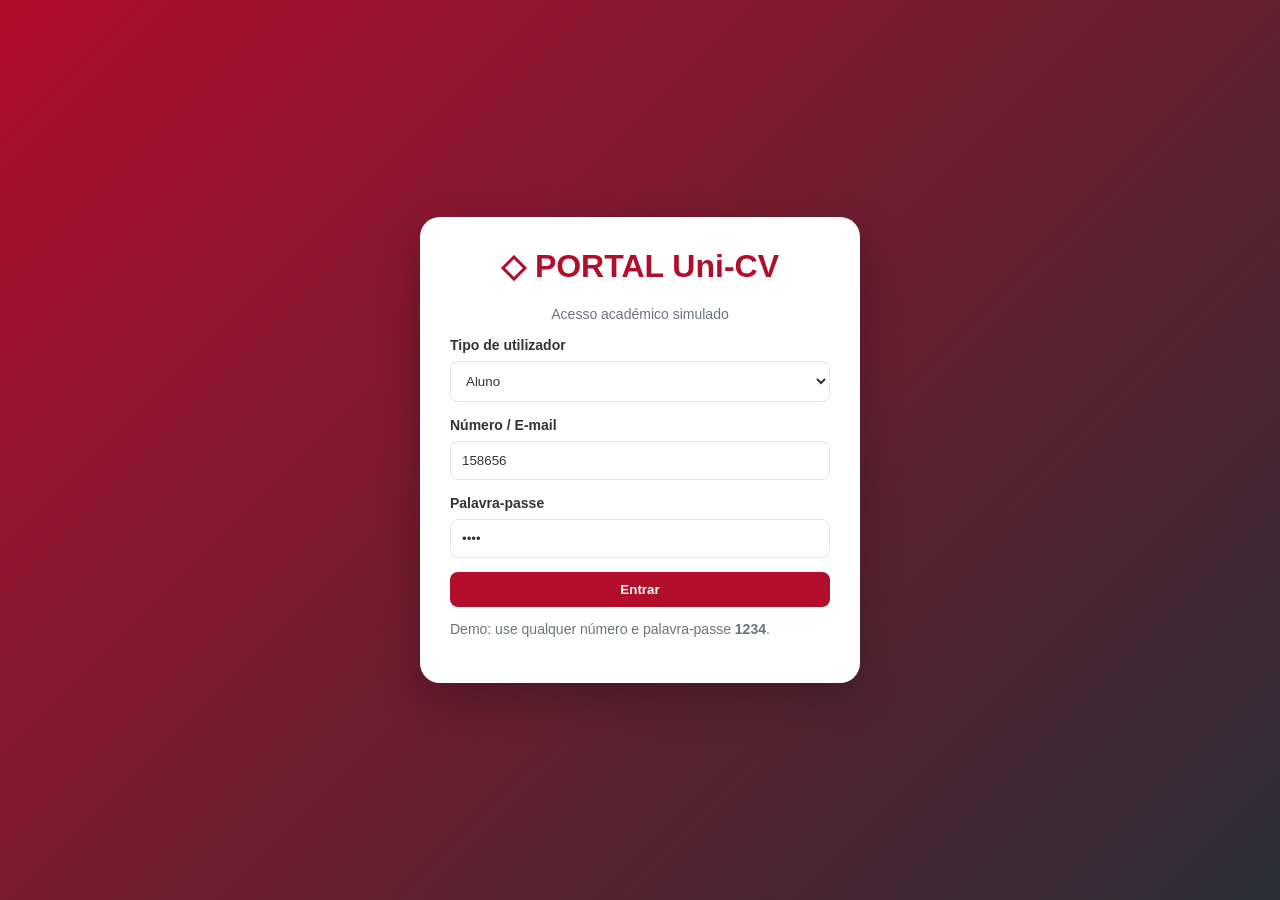
==== INDEX.HTML @ b743ce6b "first commit" ====
<!DOCTYPE html>
<html lang="pt">
<head>
  <meta name="viewport" content="width=device-width, initial-scale=1.0">
<meta charset="UTF-8">
<meta name="viewport" content="width=device-width, initial-scale=1.0">
<title>Portal Académico Uni-CV | Upgrade Completo</title>
<style>
:root{
  --vermelho:#b20d2b;
  --vermelho-escuro:#8f0a22;
  --preto:#1f2225;
  --branco:#ffffff;
  --fundo:#edf4f6;
  --texto:#333;
  --muted:#6b7280;
  --borda:#e3e6ea;
  --card:#ffffff;
  --verde:#167a3a;
  --azul:#2563eb;
  --amarelo:#f4b400;
  --sombra:0 8px 20px rgba(0,0,0,.08);
}
body.dark{
  --preto:#111827;
  --branco:#111827;
  --fundo:#0f172a;
  --texto:#e5e7eb;
  --muted:#a5b4c8;
  --borda:#334155;
  --card:#1e293b;
  --sombra:0 8px 20px rgba(0,0,0,.28);
}
*{box-sizing:border-box}
body{margin:0;font-family:Arial,Helvetica,sans-serif;background:var(--fundo);color:var(--texto)}
button,input,select,textarea{font-family:inherit}
button{background:var(--vermelho);color:#fff;border:0;padding:10px 14px;border-radius:8px;cursor:pointer;font-weight:600}
button:hover{background:var(--vermelho-escuro)}
button.secondary{background:#eef2f7;color:var(--texto);border:1px solid var(--borda)}
body.dark button.secondary{background:#334155;color:#fff}
button.small{padding:7px 10px;font-size:12px}
input,select,textarea{width:100%;padding:11px;margin:7px 0 14px;border:1px solid var(--borda);border-radius:8px;background:var(--card);color:var(--texto)}
label{font-weight:bold;font-size:14px}.hidden{display:none!important}
.topbar{height:58px;background:var(--preto);color:#fff;display:flex;align-items:center;justify-content:space-between;position:sticky;top:0;z-index:10}
.logo{height:58px;width:260px;background:var(--vermelho);display:flex;align-items:center;padding-left:18px;font-size:23px;font-weight:bold;letter-spacing:.5px}
.toplinks{display:flex;align-items:center;gap:8px;padding-right:14px}.toplinks button,.toplinks a{background:transparent;color:#fff;text-decoration:none;border:0;padding:9px 12px;border-radius:6px;font-size:14px}.toplinks button:hover,.toplinks a:hover{background:rgba(255,255,255,.13)}
.user-chip{display:flex;align-items:center;gap:8px;background:rgba(255,255,255,.1);padding:6px 10px;border-radius:999px}.user-chip img{width:28px;height:28px;border-radius:50%;object-fit:cover;border:2px solid #fff}
.layout{display:flex}.sidebar{width:260px;background:var(--card);min-height:calc(100vh - 58px);border-right:1px solid var(--borda);position:sticky;top:58px;align-self:flex-start}.menu-item{padding:16px 20px;border-bottom:1px solid var(--borda);cursor:pointer;font-size:15px;display:flex;justify-content:space-between;align-items:center}.menu-item:hover,.menu-item.active{background:#f8e8ec;color:var(--vermelho);font-weight:bold}body.dark .menu-item:hover,body.dark .menu-item.active{background:#3b1821}.content{flex:1;padding:28px;max-width:1400px}.secao{display:none}.secao.active{display:block}.section-title{background:var(--vermelho);color:#fff;display:inline-block;padding:13px 24px;margin-bottom:18px;border-radius:0 12px 12px 0;font-weight:bold}
.banner{position:relative;background:linear-gradient(rgba(0,0,0,.52),rgba(0,0,0,.42)),url('matricula_unicv-2.jpeg');background-size:cover;background-position:center;border-radius:18px;padding:58px 35px;text-align:center;margin-bottom:24px;color:#fff;box-shadow:var(--sombra);overflow:hidden}.banner h1{font-size:35px;margin:0 0 10px}.banner p{font-size:17px;margin:6px 0}.banner-actions{margin-top:18px;display:flex;gap:10px;justify-content:center;flex-wrap:wrap}
.grid{display:grid;grid-template-columns:repeat(3,1fr);gap:18px}.grid-2{display:grid;grid-template-columns:repeat(2,1fr);gap:18px}.grid-4{display:grid;grid-template-columns:repeat(4,1fr);gap:18px}.card{background:var(--card);border:1px solid var(--borda);border-radius:14px;padding:20px;box-shadow:0 2px 8px rgba(0,0,0,.04)}.card h3{color:var(--vermelho);margin-top:0}.card-button{cursor:pointer;min-height:100px;transition:.2s}.card-button:hover{transform:translateY(-3px);border-color:var(--vermelho);box-shadow:var(--sombra)}.muted{color:var(--muted);font-size:14px}.badge{display:inline-block;padding:5px 9px;border-radius:999px;font-size:12px;font-weight:bold;background:#f8e8ec;color:var(--vermelho)}.badge.green{background:#e8f7ed;color:var(--verde)}.badge.blue{background:#e7efff;color:var(--azul)}.badge.yellow{background:#fff7df;color:#946200}
table{width:100%;border-collapse:collapse;background:var(--card);border-radius:12px;overflow:hidden}th{background:var(--vermelho);color:white;padding:12px;text-align:left}td{padding:12px;border-bottom:1px solid var(--borda)}tr:hover td{background:rgba(178,13,43,.04)}
.profile-header{display:flex;gap:24px;align-items:center;flex-wrap:wrap}.photo-box{text-align:center}.photo-box img{width:132px;height:132px;border-radius:50%;object-fit:cover;border:5px solid var(--vermelho);background:#ddd}.id-card{background:linear-gradient(135deg,var(--vermelho),var(--vermelho-escuro));color:white;border-radius:18px;padding:20px;min-height:190px;position:relative;overflow:hidden}.id-card:after{content:'';position:absolute;right:-40px;bottom:-40px;width:150px;height:150px;border-radius:50%;background:rgba(255,255,255,.12)}.qr{width:92px;height:92px;background:#fff;color:#111;display:grid;place-items:center;border-radius:10px;font-weight:bold;margin-top:14px}.stat{text-align:center}.stat h2{margin:0;color:var(--vermelho);font-size:30px}.notification{padding:13px 15px;border-left:5px solid var(--vermelho);background:var(--card);border-radius:10px;margin-bottom:10px;border-top:1px solid var(--borda);border-right:1px solid var(--borda);border-bottom:1px solid var(--borda)}.success{color:var(--verde);font-weight:bold}.danger{color:var(--vermelho);font-weight:bold}.portal-card{display:flex;gap:14px;align-items:flex-start}.icon{width:42px;height:42px;border-radius:12px;background:#f8e8ec;color:var(--vermelho);display:grid;place-items:center;font-size:22px;font-weight:bold;flex:none}.modal{position:fixed;inset:0;background:rgba(0,0,0,.55);display:none;align-items:center;justify-content:center;z-index:99;padding:20px}.modal-content{background:var(--card);color:var(--texto);border-radius:16px;padding:22px;width:min(560px,100%);box-shadow:var(--sombra);max-height:90vh;overflow:auto}.modal-actions{display:flex;gap:10px;justify-content:flex-end;margin-top:12px}.login-screen{min-height:100vh;display:grid;place-items:center;background:linear-gradient(135deg,var(--vermelho),#2a2e35)}.login-card{width:min(440px,92vw);background:#fff;border-radius:20px;padding:30px;box-shadow:0 16px 40px rgba(0,0,0,.25);color:#333}.login-card h1{color:var(--vermelho);margin-top:0;text-align:center}.app{display:none}.toast{position:fixed;right:20px;bottom:20px;background:var(--preto);color:#fff;padding:13px 16px;border-radius:10px;box-shadow:var(--sombra);display:none;z-index:200}.progress{height:9px;background:#e8edf3;border-radius:99px;overflow:hidden}.progress span{display:block;height:100%;background:var(--vermelho);border-radius:99px}.discipline-detail{margin-top:18px;border-left:5px solid var(--vermelho)}.top-search{display:flex;gap:10px;margin-bottom:18px}.top-search input{margin:0}.material-list li{margin:8px 0}
@media(max-width:900px){.layout{flex-direction:column}.sidebar{width:100%;position:relative;top:0;display:grid;grid-template-columns:repeat(2,1fr);min-height:auto}.content{padding:18px}.grid,.grid-2,.grid-4{grid-template-columns:1fr}.logo{width:auto;min-width:180px}.toplinks{gap:2px}.toplinks span{display:none}.banner h1{font-size:25px}}
</style>
</head>
<body>
<div id="loginScreen" class="login-screen">
  <div class="login-card">
    <h1>◇ PORTAL Uni-CV</h1>
    <p class="muted" style="text-align:center">Acesso académico simulado</p>
    <label>Tipo de utilizador</label>
    <select id="tipoLogin"><option value="aluno">Aluno</option><option value="docente">Docente</option></select>
    <label>Número / E-mail</label><input id="loginUser" value="158656" placeholder="Ex.: 158656">
    <label>Palavra-passe</label><input id="loginPass" type="password" value="1234" placeholder="Digite 1234">
    <button style="width:100%" onclick="entrar()">Entrar</button>
    <p class="muted">Demo: use qualquer número e palavra-passe <strong>1234</strong>.</p>
    <p id="loginErro" class="danger"></p>
  </div>
</div>

<div id="app" class="app">
<div class="topbar">
  <div class="logo">◇ PORTAL</div>
  <div class="toplinks">
    <button onclick="abrirEmail()">E-MAIL</button>
    <button onclick="abrirMoodle()">MOODLE</button>
    <button onclick="abrirSite()">SITE</button>
    <button onclick="toggleDark()">MODO</button>
    <button onclick="sair()">SAIR</button>
    <div class="user-chip"><img id="chipFoto" src="https://via.placeholder.com/120/b20d2b/ffffff?text=JF"><span id="chipNome">Jean</span></div>
  </div>
</div>
<div class="layout">
  <aside class="sidebar">
    <div class="menu-item" data-target="home" onclick="mostrar('home')">Home <span>⌂</span></div>
    <div class="menu-item" data-target="perfil" onclick="mostrar('perfil')">Perfil do Aluno <span>👤</span></div>
    <div class="menu-item" data-target="docente" onclick="mostrar('docente')">Área Docente <span>🎓</span></div>
    <div class="menu-item" data-target="disciplinas" onclick="mostrar('disciplinas')">Unidades Curriculares <span>📚</span></div>
    <div class="menu-item" data-target="plano" onclick="mostrar('plano')">Plano Curricular <span>🗂</span></div>
    <div class="menu-item" data-target="notas" onclick="mostrar('notas')">Notas <span>📝</span></div>
    <div class="menu-item" data-target="horario" onclick="mostrar('horario')">Horário <span>🕘</span></div>
    <div class="menu-item" data-target="pagamentos" onclick="mostrar('pagamentos')">Financeiro <span>💳</span></div>
    <div class="menu-item" data-target="documentos" onclick="mostrar('documentos')">Documentos <span>📄</span></div>
    <div class="menu-item" data-target="suporte" onclick="mostrar('suporte')">Suporte <span>🛠</span></div>
  </aside>
  <main class="content">
    <section id="home" class="secao">
      <div class="banner">
        <h1>BEM-VINDO(A) AO PORTAL ACADÉMICO</h1>
        <p>Universidade de Cabo Verde</p>
        <p><strong>JEAN CLAUDE FERNANDES</strong> | Nº 158656</p>
        <p>Tecnologia e Multimédia</p>
        <div class="banner-actions"><button onclick="mostrar('disciplinas')">Ver disciplinas</button><button class="secondary" onclick="mostrar('notificacoes')">Ver avisos</button></div>
        </style>
        
      </div>
      <div class="grid-4">
        <div class="card stat"><h2>5</h2><p>Disciplinas</p></div><div class="card stat"><h2>15.5</h2><p>Média Geral</p></div><div class="card stat"><h2>92%</h2><p>Assiduidade</p></div><div class="card stat"><h2>8</h2><p>Pagamentos</p></div>
      </div><br>
      <div class="section-title">ACESSOS RÁPIDOS</div>
      <div class="grid">
        <div class="card card-button" onclick="mostrar('perfil')"><h3>Perfil do Aluno</h3><p class="muted">Foto, dados académicos e cartão digital.</p></div>
        <div class="card card-button" onclick="mostrar('disciplinas')"><h3>Unidades Curriculares</h3><p class="muted">Detalhes, docente, materiais e Moodle.</p></div>
        <div class="card card-button" onclick="mostrar('pagamentos')"><h3>Financeiro</h3><p class="muted">Consultar pagamentos e simular pagamento.</p></div>
        <div class="card card-button" onclick="mostrar('documentos')"><h3>Documentos</h3><p class="muted">Solicitar declaração, certificado e comprovativo.</p></div>
        <div class="card card-button" onclick="abrirMoodle()"><h3>Moodle</h3><p class="muted">Acesso direto ao ambiente de aprendizagem.</p></div>
        <div class="card card-button" onclick="abrirSite()"><h3>Site Uni-CV</h3><p class="muted">Abrir site oficial ou consultar links úteis.</p></div>
      </div>
    </section>

    <section id="perfil" class="secao">
      <div class="section-title">PERFIL DO ALUNO</div>
      <div class="grid-2">
        <div class="card">
          <div class="profile-header">
            <div class="photo-box"><img id="fotoAluno" src="https://via.placeholder.com/160/b20d2b/ffffff?text=JF"><input type="file" id="uploadFotoAluno" accept="image/*" onchange="trocarFoto(event,'fotoAluno')"></div>
            <div><h2>JEAN CLAUDE FERNANDES</h2><p><strong>Nº:</strong> 158656</p><p><strong>Área:</strong> Tecnologia e Multimédia</p><p><span class="badge green">Matrícula ativa</span></p></div>
          </div>
          <hr><p><strong>Ano:</strong> 2.º Ano</p><p><strong>Semestre:</strong> 1.º Semestre</p><p><strong>Créditos concluídos:</strong> 72 ECTS</p><p><strong>Coordenador:</strong> Coordenação de Tecnologia e Multimédia</p><button onclick="abrirModal('modalSenha')">Alterar palavra-passe</button>
        </div>
        <div class="id-card"><h3 style="color:white;margin-top:0">CARTÃO ACADÉMICO DIGITAL</h3><p><strong>Jean Claude Fernandes</strong></p><p>Nº 158656 | Tecnologia e Multimédia</p><p>Validade: 2026/2027</p><div class="qr">QR ID</div></div>
      </div>
    </section>

    <section id="docente" class="secao">
      <div class="section-title">ÁREA DO DOCENTE</div>
      <div class="grid-2">
        <div class="card">
          <div class="profile-header"><div class="photo-box"><img id="fotoDocente" src="https://via.placeholder.com/160/1f2225/ffffff?text=D"><input type="file" accept="image/*" onchange="trocarFoto(event,'fotoDocente')"></div><div><h2>DOCENTE RESPONSÁVEL</h2><p><strong>Departamento:</strong> Tecnologias e Multimédia</p><p><strong>Gabinete:</strong> Bloco B, Sala 12</p><p><strong>Atendimento:</strong> Quarta, 15:00 - 17:00</p></div></div>
        </div>
        <div class="card"><h3>Ferramentas do Docente</h3><button onclick="abrirModal('modalMaterial')">Adicionar material</button> <button onclick="abrirModal('modalNota')">Lançar nota</button> <button onclick="toast('Presenças atualizadas com sucesso.')">Registar presenças</button><p class="muted">Estas ações são simulações funcionais para protótipo.</p></div>
      </div><br>
      <div class="card"><h3>Disciplinas lecionadas</h3><table><tr><th>Disciplina</th><th>Turma</th><th>Ação</th></tr><tr><td>Introdução a Base de Dados</td><td>TM-2</td><td><button class="small" onclick="abrirMoodle()">Abrir Moodle</button></td></tr><tr><td>Tecnologia de Desenvolvimento Web II</td><td>TM-2</td><td><button class="small" onclick="abrirModal('modalMaterial')">Enviar material</button></td></tr></table></div>
    </section>

    <section id="notificacoes" class="secao"><div class="section-title">NOTIFICAÇÕES</div><div id="listaNotificacoes"></div><button onclick="marcarAvisos()">Marcar todos como lidos</button></section>

    <section id="disciplinas" class="secao"><div class="section-title">UNIDADES CURRICULARES</div><div class="top-search"><input id="pesquisaDisciplina" oninput="filtrarDisciplinas()" placeholder="Pesquisar disciplina..."><button onclick="filtrarDisciplinas()">Pesquisar</button></div><div class="card"><table id="tabelaDisciplinas"><tr><th>Disciplina</th><th>Docente</th><th>Estado</th><th>Ação</th></tr></table></div><div id="detalheDisciplina" class="card discipline-detail hidden"></div></section>

    <section id="plano" class="secao"><div class="section-title">PLANO CURRICULAR</div><div class="card"><p><strong>Curso/Área:</strong> Tecnologia e Multimédia</p><table><tr><th>Semestre</th><th>Disciplina</th><th>Créditos</th><th>Progresso</th></tr><tr><td>1.º</td><td>Introdução a Base de Dados</td><td>6</td><td><div class="progress"><span style="width:100%"></span></div></td></tr><tr><td>1.º</td><td>Gestão de Projeto Multimédia</td><td>5</td><td><div class="progress"><span style="width:100%"></span></div></td></tr><tr><td>1.º</td><td>Tecnologia de Desenvolvimento Web II</td><td>6</td><td><div class="progress"><span style="width:80%"></span></div></td></tr><tr><td>1.º</td><td>Laboratório de Projeto Multimédia I</td><td>6</td><td><div class="progress"><span style="width:65%"></span></div></td></tr><tr><td>1.º</td><td>Sistemas de Compressão Multimédia</td><td>5</td><td><div class="progress"><span style="width:100%"></span></div></td></tr></table></div></section>

    <section id="notas" class="secao"><div class="section-title">NOTAS</div><div class="card"><table id="tabelaNotas"><tr><th>Disciplina</th><th>Nota</th><th>Estado</th><th>Ação</th></tr></table><br><button onclick="gerarHistorico()">Gerar histórico académico</button><p id="historicoMsg" class="success"></p></div></section>

    <section id="horario" class="secao"><div class="section-title">HORÁRIO</div><div class="card"><table><tr><th>Dia</th><th>Disciplina</th><th>Hora</th><th>Sala</th><th>Ação</th></tr><tr><td>Segunda</td><td>Introdução a Base de Dados</td><td>08:00 - 10:00</td><td>Sala 12</td><td><button class="small" onclick="toast('Lembrete criado para segunda-feira.')">Lembrar</button></td></tr><tr><td>Terça</td><td>Gestão de Projeto Multimédia</td><td>10:00 - 12:00</td><td>Sala 08</td><td><button class="small" onclick="toast('Lembrete criado para terça-feira.')">Lembrar</button></td></tr><tr><td>Quarta</td><td>Tecnologia de Desenvolvimento Web II</td><td>14:00 - 16:00</td><td>Lab 2</td><td><button class="small" onclick="toast('Lembrete criado para quarta-feira.')">Lembrar</button></td></tr><tr><td>Quinta</td><td>Laboratório de Projeto Multimédia I</td><td>09:00 - 12:00</td><td>Lab 1</td><td><button class="small" onclick="toast('Lembrete criado para quinta-feira.')">Lembrar</button></td></tr><tr><td>Sexta</td><td>Sistemas de Compressão Multimédia</td><td>11:00 - 13:00</td><td>Sala 05</td><td><button class="small" onclick="toast('Lembrete criado para sexta-feira.')">Lembrar</button></td></tr></table></div></section>

    <section id="pagamentos" class="secao"><div class="section-title">FINANCEIRO E PAGAMENTO</div><div class="grid-2"><div class="card"><h3>Situação financeira</h3><p><span class="badge green">Sem dívida pendente</span></p><p>Total pago em 2025/2026: <strong>36.500 CVE</strong></p><button onclick="abrirModal('modalPagamento')">Efetuar pagamento</button></div><div class="card"><h3>Recibo rápido</h3><p>Gere um recibo simulado do último pagamento.</p><button onclick="gerarRecibo()">Gerar recibo</button><p id="reciboMsg" class="success"></p></div></div><br><div class="card"><h3>Pagamentos Recentes</h3><table id="tabelaPagamentos"><tr><th>Data</th><th>Descrição</th><th>Valor</th><th>Estado</th></tr></table></div></section>

    <section id="documentos" class="secao"><div class="section-title">DOCUMENTOS</div><div class="grid"><div class="card"><h3>Declaração de Matrícula</h3><p class="muted">Documento para comprovar inscrição ativa.</p><button onclick="solicitarDoc('Declaração de Matrícula')">Solicitar</button></div><div class="card"><h3>Certificado de Notas</h3><p class="muted">Documento com notas lançadas.</p><button onclick="solicitarDoc('Certificado de Notas')">Solicitar</button></div><div class="card"><h3>Comprovativo de Inscrição</h3><p class="muted">Comprovativo para efeitos administrativos.</p><button onclick="solicitarDoc('Comprovativo de Inscrição')">Solicitar</button></div></div><br><div class="card"><h3>Pedidos efetuados</h3><div id="pedidosDocs" class="muted">Ainda não existem pedidos.</div></div></section>

    <section id="suporte" class="secao"><div class="section-title">SUPORTE</div><div class="grid-2"><div class="card"><label>Assunto</label><input id="supAssunto" placeholder="Ex.: Problema no acesso às notas"><label>Mensagem</label><textarea id="supMsg" rows="5" placeholder="Descreva o problema"></textarea><button onclick="enviarSuporte()">Enviar pedido</button><p id="suporteRetorno" class="success"></p></div><div class="card"><h3>Ajuda rápida</h3><div class="notification"><strong>Como acessar Moodle?</strong><br>Clique em MOODLE no topo ou dentro de uma disciplina.</div><div class="notification"><strong>Como pedir documento?</strong><br>Abra Documentos e clique em Solicitar.</div></div></div></section>
  </main>
</div>
</div>

<div id="modalSite" class="modal"><div class="modal-content"><h2>Site Uni-CV</h2><p>Escolhe uma opção de interação:</p><div class="grid-2"><button onclick="window.open('https://www.unicv.edu.cv','_blank')">Abrir site oficial</button><button onclick="toast('Aqui poderia abrir notícias internas da Uni-CV.')">Notícias da universidade</button><button onclick="toast('Aqui poderia abrir contactos e serviços académicos.')">Contactos e serviços</button><button onclick="toast('Aqui poderia abrir calendário académico.')">Calendário académico</button></div><div class="modal-actions"><button class="secondary" onclick="fecharModais()">Fechar</button></div></div></div>
<div id="modalEmail" class="modal"><div class="modal-content"><h2>E-mail académico</h2><label>Para</label><input id="emailPara" placeholder="exemplo@unicv.edu.cv"><label>Assunto</label><input id="emailAssunto"><label>Mensagem</label><textarea id="emailMsg" rows="4"></textarea><div class="modal-actions"><button class="secondary" onclick="fecharModais()">Cancelar</button><button onclick="enviarEmailDemo()">Enviar</button></div></div></div>
<div id="modalSenha" class="modal"><div class="modal-content"><h2>Alterar palavra-passe</h2><label>Nova palavra-passe</label><input id="novaSenha" type="password"><label>Confirmar</label><input id="confSenha" type="password"><p id="senhaMsg"></p><div class="modal-actions"><button class="secondary" onclick="fecharModais()">Cancelar</button><button onclick="alterarSenha()">Guardar</button></div></div></div>
<div id="modalPagamento" class="modal"><div class="modal-content"><h2>Pagamento simulado</h2><label>Descrição</label><select id="pagDesc"><option>Propina mensal</option><option>Taxa administrativa</option><option>Inscrição</option></select><label>Valor</label><input id="pagValor" value="5.000 CVE"><label>Método</label><select><option>Vinti4</option><option>Transferência bancária</option><option>Cartão</option></select><div class="modal-actions"><button class="secondary" onclick="fecharModais()">Cancelar</button><button onclick="pagar()">Confirmar pagamento</button></div></div></div>
<div id="modalMaterial" class="modal"><div class="modal-content"><h2>Adicionar material</h2><label>Disciplina</label><select><option>Introdução a Base de Dados</option><option>Tecnologia de Desenvolvimento Web II</option></select><label>Título do material</label><input id="matTitulo" placeholder="Ex.: Slides da aula 3"><div class="modal-actions"><button class="secondary" onclick="fecharModais()">Cancelar</button><button onclick="toast('Material adicionado com sucesso.');fecharModais()">Guardar</button></div></div></div>
<div id="modalNota" class="modal"><div class="modal-content"><h2>Lançar nota</h2><label>Aluno</label><input value="JEAN CLAUDE FERNANDES"><label>Disciplina</label><select id="notaDisc"><option>Laboratório de Projeto Multimédia I</option><option>Tecnologia de Desenvolvimento Web II</option></select><label>Nota</label><input id="notaValor" type="number" min="0" max="20" value="16"><div class="modal-actions"><button class="secondary" onclick="fecharModais()">Cancelar</button><button onclick="lancarNota()">Lançar</button></div></div></div>
<div id="toast" class="toast"></div>

<script>
const disciplinas=[
 {nome:'Introdução a Base de Dados',docente:'Docente 1',estado:'Concluída',nota:'15',creditos:6,moodle:'base-de-dados'},
 {nome:'Gestão de Projeto Multimédia',docente:'Docente 2',estado:'Concluída',nota:'16',creditos:5,moodle:'gestao-projeto'},
 {nome:'Tecnologia de Desenvolvimento Web II',docente:'Docente 3',estado:'Em curso',nota:'17',creditos:6,moodle:'web-ii'},
 {nome:'Laboratório de Projeto Multimédia I',docente:'Docente 4',estado:'Em avaliação',nota:'—',creditos:6,moodle:'lab-projeto'},
 {nome:'Sistemas de Compressão Multimédia',docente:'Docente 5',estado:'Concluída',nota:'14',creditos:5,moodle:'compressao'}
];
let pagamentos=JSON.parse(localStorage.getItem('pagamentosUniCV')||'null')||[
 ['05/04/2026','Propina mensal','5.000 CVE','Pago'],['05/03/2026','Propina mensal','5.000 CVE','Pago'],['05/02/2026','Propina mensal','5.000 CVE','Pago'],['05/01/2026','Propina mensal','5.000 CVE','Pago'],['10/12/2025','Taxa administrativa','1.500 CVE','Pago'],['05/12/2025','Propina mensal','5.000 CVE','Pago'],['05/11/2025','Propina mensal','5.000 CVE','Pago'],['05/10/2025','Propina mensal','5.000 CVE','Pago']
];
let pedidos=JSON.parse(localStorage.getItem('docsUniCV')||'[]');
function entrar(){const pass=document.getElementById('loginPass').value;if(pass!=='1234'){document.getElementById('loginErro').innerText='Palavra-passe incorreta. Use 1234 para a demo.';return}document.getElementById('loginScreen').style.display='none';document.getElementById('app').style.display='block';mostrar('home');toast('Sessão iniciada com sucesso.')}
function sair(){document.getElementById('app').style.display='none';document.getElementById('loginScreen').style.display='grid';toast('Sessão terminada.')}
function mostrar(id){document.querySelectorAll('.secao').forEach(s=>s.classList.remove('active'));document.getElementById(id).classList.add('active');document.querySelectorAll('.menu-item').forEach(i=>i.classList.remove('active'));let item=document.querySelector(`[data-target="${id}"]`);if(item)item.classList.add('active');if(id==='disciplinas')renderDisciplinas();if(id==='notas')renderNotas();if(id==='pagamentos')renderPagamentos();if(id==='documentos')renderPedidos();if(id==='notificacoes')renderAvisos();window.scrollTo({top:0,behavior:'smooth'})}
function abrirModal(id){document.getElementById(id).style.display='flex'}function fecharModais(){document.querySelectorAll('.modal').forEach(m=>m.style.display='none')}
function toast(msg){let t=document.getElementById('toast');t.innerText=msg;t.style.display='block';setTimeout(()=>t.style.display='none',2600)}
function abrirEmail(){abrirModal('modalEmail')}function abrirMoodle(){toast('A abrir Moodle em nova aba...');window.open('https://moodle.unicv.edu.cv','_blank')}function abrirSite(){abrirModal('modalSite')}function toggleDark(){document.body.classList.toggle('dark');localStorage.setItem('darkUniCV',document.body.classList.contains('dark')?'1':'0')}
function trocarFoto(e,id){let f=e.target.files[0];if(!f)return;let reader=new FileReader();reader.onload=function(){document.getElementById(id).src=reader.result;if(id==='fotoAluno')document.getElementById('chipFoto').src=reader.result;localStorage.setItem(id,reader.result);toast('Foto atualizada.')};reader.readAsDataURL(f)}
function renderDisciplinas(){let q=(document.getElementById('pesquisaDisciplina')?.value||'').toLowerCase();let tb=document.getElementById('tabelaDisciplinas');tb.innerHTML='<tr><th>Disciplina</th><th>Docente</th><th>Estado</th><th>Ação</th></tr>';disciplinas.filter(d=>d.nome.toLowerCase().includes(q)).forEach((d,i)=>{tb.innerHTML+=`<tr><td>${d.nome}</td><td>${d.docente}</td><td><span class="badge ${d.estado==='Concluída'?'green':'blue'}">${d.estado}</span></td><td><button class="small" onclick="verDisciplina(${i})">Ver detalhes</button> <button class="small secondary" onclick="abrirMoodle()">Moodle</button></td></tr>`})}
function filtrarDisciplinas(){renderDisciplinas()}function verDisciplina(i){let d=disciplinas[i];let box=document.getElementById('detalheDisciplina');box.classList.remove('hidden');box.innerHTML=`<h3>${d.nome}</h3><p><strong>Docente:</strong> ${d.docente}</p><p><strong>Créditos:</strong> ${d.creditos}</p><p><strong>Estado:</strong> ${d.estado}</p><ul class="material-list"><li>Plano da unidade curricular</li><li>Slides das aulas</li><li>Trabalhos e tarefas</li><li>Fórum de dúvidas</li></ul><button onclick="abrirMoodle()">Abrir no Moodle</button>`}
function renderNotas(){let tb=document.getElementById('tabelaNotas');tb.innerHTML='<tr><th>Disciplina</th><th>Nota</th><th>Estado</th><th>Ação</th></tr>';disciplinas.forEach(d=>tb.innerHTML+=`<tr><td>${d.nome}</td><td>${d.nota}</td><td>${d.nota==='—'?'Em avaliação':'Aprovado'}</td><td><button class="small" onclick="toast('Pedido de revisão registado para ${d.nome}.')">Pedir revisão</button></td></tr>`)}
function renderPagamentos(){let tb=document.getElementById('tabelaPagamentos');tb.innerHTML='<tr><th>Data</th><th>Descrição</th><th>Valor</th><th>Estado</th></tr>';pagamentos.forEach(p=>tb.innerHTML+=`<tr><td>${p[0]}</td><td>${p[1]}</td><td>${p[2]}</td><td><span class="badge green">${p[3]}</span></td></tr>`)}
function pagar(){let hoje=new Date().toLocaleDateString('pt-PT');pagamentos.unshift([hoje,document.getElementById('pagDesc').value,document.getElementById('pagValor').value,'Pago']);localStorage.setItem('pagamentosUniCV',JSON.stringify(pagamentos));fecharModais();renderPagamentos();toast('Pagamento registado com sucesso.')}
function gerarRecibo(){document.getElementById('reciboMsg').innerText='Recibo simulado gerado: REC-UNICV-2026-001.'}function gerarHistorico(){document.getElementById('historicoMsg').innerText='Histórico académico simulado gerado com sucesso.'}
function solicitarDoc(nome){let hoje=new Date().toLocaleDateString('pt-PT');pedidos.unshift({nome,data:hoje,estado:'Em processamento'});localStorage.setItem('docsUniCV',JSON.stringify(pedidos));renderPedidos();toast(nome+' solicitado com sucesso.')}
function renderPedidos(){let div=document.getElementById('pedidosDocs');if(!pedidos.length){div.innerText='Ainda não existem pedidos.';return}div.innerHTML='<table><tr><th>Documento</th><th>Data</th><th>Estado</th></tr>'+pedidos.map(p=>`<tr><td>${p.nome}</td><td>${p.data}</td><td><span class="badge yellow">${p.estado}</span></td></tr>`).join('')+'</table>'}
function enviarSuporte(){let a=document.getElementById('supAssunto').value.trim(),m=document.getElementById('supMsg').value.trim();if(!a||!m){document.getElementById('suporteRetorno').className='danger';document.getElementById('suporteRetorno').innerText='Preencha o assunto e a mensagem.';return}document.getElementById('suporteRetorno').className='success';document.getElementById('suporteRetorno').innerText='Pedido enviado com sucesso. Ticket #UNICV-'+Math.floor(Math.random()*9000+1000);document.getElementById('supAssunto').value='';document.getElementById('supMsg').value=''}
function enviarEmailDemo(){fecharModais();toast('E-mail académico enviado em modo demo.')}function alterarSenha(){let n=document.getElementById('novaSenha').value,c=document.getElementById('confSenha').value,msg=document.getElementById('senhaMsg');if(n.length<4){msg.className='danger';msg.innerText='A palavra-passe deve ter pelo menos 4 caracteres.';return}if(n!==c){msg.className='danger';msg.innerText='As palavras-passe não coincidem.';return}msg.className='success';msg.innerText='Palavra-passe alterada com sucesso.';setTimeout(fecharModais,900)}
function lancarNota(){let disc=document.getElementById('notaDisc').value,val=document.getElementById('notaValor').value;let d=disciplinas.find(x=>x.nome===disc);if(d)d.nota=val;fecharModais();renderNotas();toast('Nota lançada com sucesso.')}
function renderAvisos(){let div=document.getElementById('listaNotificacoes');div.innerHTML='<div class="notification"><strong>📢 Nova nota publicada</strong><br>Tecnologia de Desenvolvimento Web II já tem nota disponível.</div><div class="notification"><strong>💳 Situação financeira regularizada</strong><br>Não existem dívidas pendentes no momento.</div><div class="notification"><strong>📚 Moodle atualizado</strong><br>Novos materiais disponíveis em Base de Dados.</div><div class="notification"><strong>🗓 Calendário académico</strong><br>Consulte as datas de avaliação e entregas.</div>'}
function marcarAvisos(){toast('Notificações marcadas como lidas.')}window.onload=function(){if(localStorage.getItem('darkUniCV')==='1')document.body.classList.add('dark');['fotoAluno','fotoDocente'].forEach(id=>{let v=localStorage.getItem(id);if(v)document.getElementById(id).src=v});let fa=localStorage.getItem('fotoAluno');if(fa)document.getElementById('chipFoto').src=fa;renderDisciplinas();renderNotas();renderPagamentos();renderPedidos();renderAvisos()}
</script>
</body>
</html>
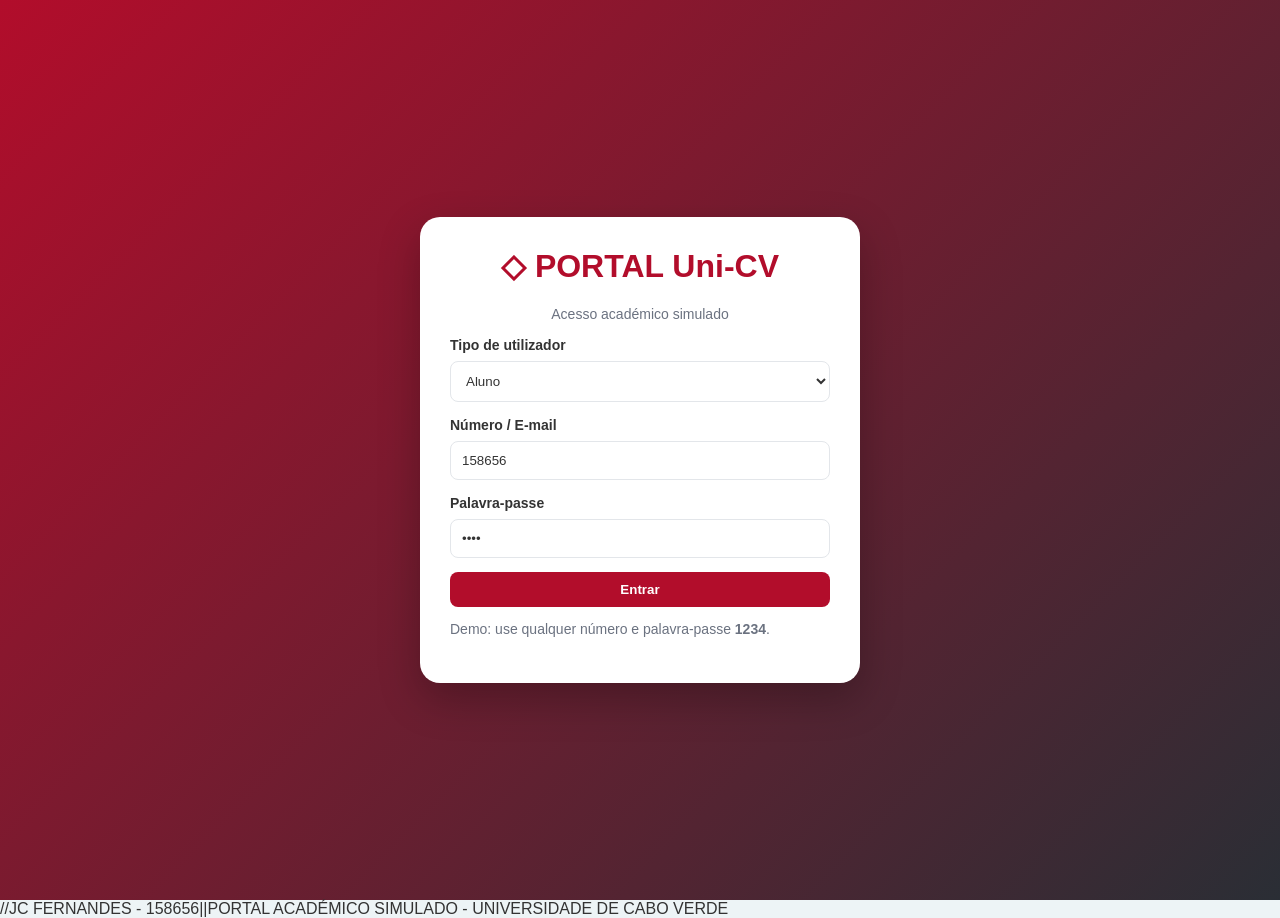
==== commit bbdb2677: "Atualização portal Uni-CV" ====
--- a/INDEX.HTML
+++ b/INDEX.HTML
@@ -1,11 +1,17 @@
 <!DOCTYPE html>
 <html lang="pt">
 <head>
-  <meta name="viewport" content="width=device-width, initial-scale=1.0">
 <meta charset="UTF-8">
 <meta name="viewport" content="width=device-width, initial-scale=1.0">
 <title>Portal Académico Uni-CV | Upgrade Completo</title>
+
+  <link rel="stylesheet" href="style.css">
+
+
 <style>
+/* 
+   VARIÁVEIS DE CORES E TEMA
+   */
 :root{
   --vermelho:#b20d2b;
   --vermelho-escuro:#8f0a22;
@@ -21,6 +27,8 @@
   --amarelo:#f4b400;
   --sombra:0 8px 20px rgba(0,0,0,.08);
 }
+
+/* Tema escuro */
 body.dark{
   --preto:#111827;
   --branco:#111827;
@@ -31,6 +39,8 @@
   --card:#1e293b;
   --sombra:0 8px 20px rgba(0,0,0,.28);
 }
+
+/* Reset*/
 *{box-sizing:border-box}
 body{margin:0;font-family:Arial,Helvetica,sans-serif;background:var(--fundo);color:var(--texto)}
 button,input,select,textarea{font-family:inherit}
@@ -41,19 +51,55 @@
 button.small{padding:7px 10px;font-size:12px}
 input,select,textarea{width:100%;padding:11px;margin:7px 0 14px;border:1px solid var(--borda);border-radius:8px;background:var(--card);color:var(--texto)}
 label{font-weight:bold;font-size:14px}.hidden{display:none!important}
+
+/* 
+    TOPO / BOTÕES E-MAIL, MOODLE, SITE, MODO, SAIR
+   */
 .topbar{height:58px;background:var(--preto);color:#fff;display:flex;align-items:center;justify-content:space-between;position:sticky;top:0;z-index:10}
 .logo{height:58px;width:260px;background:var(--vermelho);display:flex;align-items:center;padding-left:18px;font-size:23px;font-weight:bold;letter-spacing:.5px}
 .toplinks{display:flex;align-items:center;gap:8px;padding-right:14px}.toplinks button,.toplinks a{background:transparent;color:#fff;text-decoration:none;border:0;padding:9px 12px;border-radius:6px;font-size:14px}.toplinks button:hover,.toplinks a:hover{background:rgba(255,255,255,.13)}
 .user-chip{display:flex;align-items:center;gap:8px;background:rgba(255,255,255,.1);padding:6px 10px;border-radius:999px}.user-chip img{width:28px;height:28px;border-radius:50%;object-fit:cover;border:2px solid #fff}
+
+/* 
+   LAYOUT PRINCIPAL: SIDEBAR + CONTEÚDO
+    */
 .layout{display:flex}.sidebar{width:260px;background:var(--card);min-height:calc(100vh - 58px);border-right:1px solid var(--borda);position:sticky;top:58px;align-self:flex-start}.menu-item{padding:16px 20px;border-bottom:1px solid var(--borda);cursor:pointer;font-size:15px;display:flex;justify-content:space-between;align-items:center}.menu-item:hover,.menu-item.active{background:#f8e8ec;color:var(--vermelho);font-weight:bold}body.dark .menu-item:hover,body.dark .menu-item.active{background:#3b1821}.content{flex:1;padding:28px;max-width:1400px}.secao{display:none}.secao.active{display:block}.section-title{background:var(--vermelho);color:#fff;display:inline-block;padding:13px 24px;margin-bottom:18px;border-radius:0 12px 12px 0;font-weight:bold}
+
+/* 
+   BANNER DE BOAS-VINDAS COM IMAGEM
+   */
 .banner{position:relative;background:linear-gradient(rgba(0,0,0,.52),rgba(0,0,0,.42)),url('matricula_unicv-2.jpeg');background-size:cover;background-position:center;border-radius:18px;padding:58px 35px;text-align:center;margin-bottom:24px;color:#fff;box-shadow:var(--sombra);overflow:hidden}.banner h1{font-size:35px;margin:0 0 10px}.banner p{font-size:17px;margin:6px 0}.banner-actions{margin-top:18px;display:flex;gap:10px;justify-content:center;flex-wrap:wrap}
+
+/* 
+   GRIDS, CARDS, BADGES E TABELAS
+    */
 .grid{display:grid;grid-template-columns:repeat(3,1fr);gap:18px}.grid-2{display:grid;grid-template-columns:repeat(2,1fr);gap:18px}.grid-4{display:grid;grid-template-columns:repeat(4,1fr);gap:18px}.card{background:var(--card);border:1px solid var(--borda);border-radius:14px;padding:20px;box-shadow:0 2px 8px rgba(0,0,0,.04)}.card h3{color:var(--vermelho);margin-top:0}.card-button{cursor:pointer;min-height:100px;transition:.2s}.card-button:hover{transform:translateY(-3px);border-color:var(--vermelho);box-shadow:var(--sombra)}.muted{color:var(--muted);font-size:14px}.badge{display:inline-block;padding:5px 9px;border-radius:999px;font-size:12px;font-weight:bold;background:#f8e8ec;color:var(--vermelho)}.badge.green{background:#e8f7ed;color:var(--verde)}.badge.blue{background:#e7efff;color:var(--azul)}.badge.yellow{background:#fff7df;color:#946200}
 table{width:100%;border-collapse:collapse;background:var(--card);border-radius:12px;overflow:hidden}th{background:var(--vermelho);color:white;padding:12px;text-align:left}td{padding:12px;border-bottom:1px solid var(--borda)}tr:hover td{background:rgba(178,13,43,.04)}
-.profile-header{display:flex;gap:24px;align-items:center;flex-wrap:wrap}.photo-box{text-align:center}.photo-box img{width:132px;height:132px;border-radius:50%;object-fit:cover;border:5px solid var(--vermelho);background:#ddd}.id-card{background:linear-gradient(135deg,var(--vermelho),var(--vermelho-escuro));color:white;border-radius:18px;padding:20px;min-height:190px;position:relative;overflow:hidden}.id-card:after{content:'';position:absolute;right:-40px;bottom:-40px;width:150px;height:150px;border-radius:50%;background:rgba(255,255,255,.12)}.qr{width:92px;height:92px;background:#fff;color:#111;display:grid;place-items:center;border-radius:10px;font-weight:bold;margin-top:14px}.stat{text-align:center}.stat h2{margin:0;color:var(--vermelho);font-size:30px}.notification{padding:13px 15px;border-left:5px solid var(--vermelho);background:var(--card);border-radius:10px;margin-bottom:10px;border-top:1px solid var(--borda);border-right:1px solid var(--borda);border-bottom:1px solid var(--borda)}.success{color:var(--verde);font-weight:bold}.danger{color:var(--vermelho);font-weight:bold}.portal-card{display:flex;gap:14px;align-items:flex-start}.icon{width:42px;height:42px;border-radius:12px;background:#f8e8ec;color:var(--vermelho);display:grid;place-items:center;font-size:22px;font-weight:bold;flex:none}.modal{position:fixed;inset:0;background:rgba(0,0,0,.55);display:none;align-items:center;justify-content:center;z-index:99;padding:20px}.modal-content{background:var(--card);color:var(--texto);border-radius:16px;padding:22px;width:min(560px,100%);box-shadow:var(--sombra);max-height:90vh;overflow:auto}.modal-actions{display:flex;gap:10px;justify-content:flex-end;margin-top:12px}.login-screen{min-height:100vh;display:grid;place-items:center;background:linear-gradient(135deg,var(--vermelho),#2a2e35)}.login-card{width:min(440px,92vw);background:#fff;border-radius:20px;padding:30px;box-shadow:0 16px 40px rgba(0,0,0,.25);color:#333}.login-card h1{color:var(--vermelho);margin-top:0;text-align:center}.app{display:none}.toast{position:fixed;right:20px;bottom:20px;background:var(--preto);color:#fff;padding:13px 16px;border-radius:10px;box-shadow:var(--sombra);display:none;z-index:200}.progress{height:9px;background:#e8edf3;border-radius:99px;overflow:hidden}.progress span{display:block;height:100%;background:var(--vermelho);border-radius:99px}.discipline-detail{margin-top:18px;border-left:5px solid var(--vermelho)}.top-search{display:flex;gap:10px;margin-bottom:18px}.top-search input{margin:0}.material-list li{margin:8px 0}
+
+/* 
+   PERFIL, FOTO, CARTÃO ACADÉMICO E QR ID
+    */
+.profile-header{display:flex;gap:24px;align-items:center;flex-wrap:wrap}.photo-box{text-align:center}.photo-box img{width:132px;height:132px;border-radius:50%;object-fit:cover;border:5px solid var(--vermelho);background:#ddd}.id-card{background:linear-gradient(135deg,var(--vermelho),var(--vermelho-escuro));color:white;border-radius:18px;padding:20px;min-height:190px;position:relative;overflow:hidden}.id-card:after{content:'';position:absolute;right:-40px;bottom:-40px;width:150px;height:150px;border-radius:50%;background:rgba(255,255,255,.12)}.qr{width:92px;height:92px;background:#fff;color:#111;display:grid;place-items:center;border-radius:10px;font-weight:bold;margin-top:14px}.stat{text-align:center}.stat h2{margin:0;color:var(--vermelho);font-size:30px}.notification{padding:13px 15px;border-left:5px solid var(--vermelho);background:var(--card);border-radius:10px;margin-bottom:10px;border-top:1px solid var(--borda);border-right:1px solid var(--borda);border-bottom:1px solid var(--borda)}.success{color:var(--verde);font-weight:bold}.danger{color:var(--vermelho);font-weight:bold}.portal-card{display:flex;gap:14px;align-items:flex-start}.icon{width:42px;height:42px;border-radius:12px;background:#f8e8ec;color:var(--vermelho);display:grid;place-items:center;font-size:22px;font-weight:bold;flex:none}
+/* 
+   JANELAS DE INTERAÇÃO
+    */
+.modal{position:fixed;inset:0;background:rgba(0,0,0,.55);display:none;align-items:center;justify-content:center;z-index:99;padding:20px}.modal-content{background:var(--card);color:var(--texto);border-radius:16px;padding:22px;width:min(560px,100%);box-shadow:var(--sombra);max-height:90vh;overflow:auto}.modal-actions{display:flex;gap:10px;justify-content:flex-end;margin-top:12px}
+/* 
+    ECRÃ DE LOGIN
+    */
+.login-screen{min-height:100vh;display:grid;place-items:center;background:linear-gradient(135deg,var(--vermelho),#2a2e35)}.login-card{width:min(440px,92vw);background:#fff;border-radius:20px;padding:30px;box-shadow:0 16px 40px rgba(0,0,0,.25);color:#333}.login-card h1{color:var(--vermelho);margin-top:0;text-align:center}.app{display:none}.toast{position:fixed;right:20px;bottom:20px;background:var(--preto);color:#fff;padding:13px 16px;border-radius:10px;box-shadow:var(--sombra);display:none;z-index:200}.progress{height:9px;background:#e8edf3;border-radius:99px;overflow:hidden}.progress span{display:block;height:100%;background:var(--vermelho);border-radius:99px}.discipline-detail{margin-top:18px;border-left:5px solid var(--vermelho)}.top-search{display:flex;gap:10px;margin-bottom:18px}.top-search input{margin:0}.material-list li{margin:8px 0}
+
+/* 
+   9. RESPONSIVIDADE PARA TELEMÓVEL E TABLET
+    */
 @media(max-width:900px){.layout{flex-direction:column}.sidebar{width:100%;position:relative;top:0;display:grid;grid-template-columns:repeat(2,1fr);min-height:auto}.content{padding:18px}.grid,.grid-2,.grid-4{grid-template-columns:1fr}.logo{width:auto;min-width:180px}.toplinks{gap:2px}.toplinks span{display:none}.banner h1{font-size:25px}}
+
 </style>
 </head>
 <body>
+<!--
+     LOGIN DO PORTAL
+     -->
 <div id="loginScreen" class="login-screen">
   <div class="login-card">
     <h1>◇ PORTAL Uni-CV</h1>
@@ -68,7 +114,11 @@
   </div>
 </div>
 
+<!-- 
+     APLICAÇÃO PRINCIPAL
+     -->
 <div id="app" class="app">
+  <!-- Barra superior com botões rápidos -->
 <div class="topbar">
   <div class="logo">◇ PORTAL</div>
   <div class="toplinks">
@@ -81,6 +131,7 @@
   </div>
 </div>
 <div class="layout">
+    <!-- Menu lateral de navegação -->
   <aside class="sidebar">
     <div class="menu-item" data-target="home" onclick="mostrar('home')">Home <span>⌂</span></div>
     <div class="menu-item" data-target="perfil" onclick="mostrar('perfil')">Perfil do Aluno <span>👤</span></div>
@@ -93,7 +144,9 @@
     <div class="menu-item" data-target="documentos" onclick="mostrar('documentos')">Documentos <span>📄</span></div>
     <div class="menu-item" data-target="suporte" onclick="mostrar('suporte')">Suporte <span>🛠</span></div>
   </aside>
+    <!-- Conteúdo das páginas/abas -->
   <main class="content">
+        <!-- Página inicial -->
     <section id="home" class="secao">
       <div class="banner">
         <h1>BEM-VINDO(A) AO PORTAL ACADÉMICO</h1>
@@ -101,8 +154,6 @@
         <p><strong>JEAN CLAUDE FERNANDES</strong> | Nº 158656</p>
         <p>Tecnologia e Multimédia</p>
         <div class="banner-actions"><button onclick="mostrar('disciplinas')">Ver disciplinas</button><button class="secondary" onclick="mostrar('notificacoes')">Ver avisos</button></div>
-        </style>
-        
       </div>
       <div class="grid-4">
         <div class="card stat"><h2>5</h2><p>Disciplinas</p></div><div class="card stat"><h2>15.5</h2><p>Média Geral</p></div><div class="card stat"><h2>92%</h2><p>Assiduidade</p></div><div class="card stat"><h2>8</h2><p>Pagamentos</p></div>
@@ -118,6 +169,7 @@
       </div>
     </section>
 
+        <!-- Perfil do aluno -->
     <section id="perfil" class="secao">
       <div class="section-title">PERFIL DO ALUNO</div>
       <div class="grid-2">
@@ -132,6 +184,7 @@
       </div>
     </section>
 
+        <!-- Área docente -->
     <section id="docente" class="secao">
       <div class="section-title">ÁREA DO DOCENTE</div>
       <div class="grid-2">
@@ -145,6 +198,7 @@
 
     <section id="notificacoes" class="secao"><div class="section-title">NOTIFICAÇÕES</div><div id="listaNotificacoes"></div><button onclick="marcarAvisos()">Marcar todos como lidos</button></section>
 
+        <!-- Unidades curriculares -->
     <section id="disciplinas" class="secao"><div class="section-title">UNIDADES CURRICULARES</div><div class="top-search"><input id="pesquisaDisciplina" oninput="filtrarDisciplinas()" placeholder="Pesquisar disciplina..."><button onclick="filtrarDisciplinas()">Pesquisar</button></div><div class="card"><table id="tabelaDisciplinas"><tr><th>Disciplina</th><th>Docente</th><th>Estado</th><th>Ação</th></tr></table></div><div id="detalheDisciplina" class="card discipline-detail hidden"></div></section>
 
     <section id="plano" class="secao"><div class="section-title">PLANO CURRICULAR</div><div class="card"><p><strong>Curso/Área:</strong> Tecnologia e Multimédia</p><table><tr><th>Semestre</th><th>Disciplina</th><th>Créditos</th><th>Progresso</th></tr><tr><td>1.º</td><td>Introdução a Base de Dados</td><td>6</td><td><div class="progress"><span style="width:100%"></span></div></td></tr><tr><td>1.º</td><td>Gestão de Projeto Multimédia</td><td>5</td><td><div class="progress"><span style="width:100%"></span></div></td></tr><tr><td>1.º</td><td>Tecnologia de Desenvolvimento Web II</td><td>6</td><td><div class="progress"><span style="width:80%"></span></div></td></tr><tr><td>1.º</td><td>Laboratório de Projeto Multimédia I</td><td>6</td><td><div class="progress"><span style="width:65%"></span></div></td></tr><tr><td>1.º</td><td>Sistemas de Compressão Multimédia</td><td>5</td><td><div class="progress"><span style="width:100%"></span></div></td></tr></table></div></section>
@@ -153,16 +207,22 @@
 
     <section id="horario" class="secao"><div class="section-title">HORÁRIO</div><div class="card"><table><tr><th>Dia</th><th>Disciplina</th><th>Hora</th><th>Sala</th><th>Ação</th></tr><tr><td>Segunda</td><td>Introdução a Base de Dados</td><td>08:00 - 10:00</td><td>Sala 12</td><td><button class="small" onclick="toast('Lembrete criado para segunda-feira.')">Lembrar</button></td></tr><tr><td>Terça</td><td>Gestão de Projeto Multimédia</td><td>10:00 - 12:00</td><td>Sala 08</td><td><button class="small" onclick="toast('Lembrete criado para terça-feira.')">Lembrar</button></td></tr><tr><td>Quarta</td><td>Tecnologia de Desenvolvimento Web II</td><td>14:00 - 16:00</td><td>Lab 2</td><td><button class="small" onclick="toast('Lembrete criado para quarta-feira.')">Lembrar</button></td></tr><tr><td>Quinta</td><td>Laboratório de Projeto Multimédia I</td><td>09:00 - 12:00</td><td>Lab 1</td><td><button class="small" onclick="toast('Lembrete criado para quinta-feira.')">Lembrar</button></td></tr><tr><td>Sexta</td><td>Sistemas de Compressão Multimédia</td><td>11:00 - 13:00</td><td>Sala 05</td><td><button class="small" onclick="toast('Lembrete criado para sexta-feira.')">Lembrar</button></td></tr></table></div></section>
 
+        <!-- Financeiro e pagamentos -->
     <section id="pagamentos" class="secao"><div class="section-title">FINANCEIRO E PAGAMENTO</div><div class="grid-2"><div class="card"><h3>Situação financeira</h3><p><span class="badge green">Sem dívida pendente</span></p><p>Total pago em 2025/2026: <strong>36.500 CVE</strong></p><button onclick="abrirModal('modalPagamento')">Efetuar pagamento</button></div><div class="card"><h3>Recibo rápido</h3><p>Gere um recibo simulado do último pagamento.</p><button onclick="gerarRecibo()">Gerar recibo</button><p id="reciboMsg" class="success"></p></div></div><br><div class="card"><h3>Pagamentos Recentes</h3><table id="tabelaPagamentos"><tr><th>Data</th><th>Descrição</th><th>Valor</th><th>Estado</th></tr></table></div></section>
 
+        <!-- Pedidos de documentos -->
     <section id="documentos" class="secao"><div class="section-title">DOCUMENTOS</div><div class="grid"><div class="card"><h3>Declaração de Matrícula</h3><p class="muted">Documento para comprovar inscrição ativa.</p><button onclick="solicitarDoc('Declaração de Matrícula')">Solicitar</button></div><div class="card"><h3>Certificado de Notas</h3><p class="muted">Documento com notas lançadas.</p><button onclick="solicitarDoc('Certificado de Notas')">Solicitar</button></div><div class="card"><h3>Comprovativo de Inscrição</h3><p class="muted">Comprovativo para efeitos administrativos.</p><button onclick="solicitarDoc('Comprovativo de Inscrição')">Solicitar</button></div></div><br><div class="card"><h3>Pedidos efetuados</h3><div id="pedidosDocs" class="muted">Ainda não existem pedidos.</div></div></section>
 
+        <!-- Suporte académico -->
     <section id="suporte" class="secao"><div class="section-title">SUPORTE</div><div class="grid-2"><div class="card"><label>Assunto</label><input id="supAssunto" placeholder="Ex.: Problema no acesso às notas"><label>Mensagem</label><textarea id="supMsg" rows="5" placeholder="Descreva o problema"></textarea><button onclick="enviarSuporte()">Enviar pedido</button><p id="suporteRetorno" class="success"></p></div><div class="card"><h3>Ajuda rápida</h3><div class="notification"><strong>Como acessar Moodle?</strong><br>Clique em MOODLE no topo ou dentro de uma disciplina.</div><div class="notification"><strong>Como pedir documento?</strong><br>Abra Documentos e clique em Solicitar.</div></div></div></section>
   </main>
 </div>
 </div>
 
-<div id="modalSite" class="modal"><div class="modal-content"><h2>Site Uni-CV</h2><p>Escolhe uma opção de interação:</p><div class="grid-2"><button onclick="window.open('https://www.unicv.edu.cv','_blank')">Abrir site oficial</button><button onclick="toast('Aqui poderia abrir notícias internas da Uni-CV.')">Notícias da universidade</button><button onclick="toast('Aqui poderia abrir contactos e serviços académicos.')">Contactos e serviços</button><button onclick="toast('Aqui poderia abrir calendário académico.')">Calendário académico</button></div><div class="modal-actions"><button class="secondary" onclick="fecharModais()">Fechar</button></div></div></div>
+<!-- 
+     MODAIS DO SISTEMA
+      -->
+<div id="modalSite" class="modal"><div class="modal-content"><h2>Site Uni-CV</h2><p>Escolhe uma opção de interação:</p><div class="grid-2"><button onclick="window.open('https://www.unicv.edu.cv','_blank')">Abrir site oficial</button><button onclick="window.open('https://www.unicv.edu.cv/pt/universidade/noticia-unicv','_blank')">Notícias da universidade</button><button onclick="toast('Aqui poderia abrir contactos e serviços académicos.')">Contactos e serviços</button><button onclick="toast('Aqui poderia abrir calendário académico.')">Calendário académico</button></div><div class="modal-actions"><button class="secondary" onclick="fecharModais()">Fechar</button></div></div></div>
 <div id="modalEmail" class="modal"><div class="modal-content"><h2>E-mail académico</h2><label>Para</label><input id="emailPara" placeholder="exemplo@unicv.edu.cv"><label>Assunto</label><input id="emailAssunto"><label>Mensagem</label><textarea id="emailMsg" rows="4"></textarea><div class="modal-actions"><button class="secondary" onclick="fecharModais()">Cancelar</button><button onclick="enviarEmailDemo()">Enviar</button></div></div></div>
 <div id="modalSenha" class="modal"><div class="modal-content"><h2>Alterar palavra-passe</h2><label>Nova palavra-passe</label><input id="novaSenha" type="password"><label>Confirmar</label><input id="confSenha" type="password"><p id="senhaMsg"></p><div class="modal-actions"><button class="secondary" onclick="fecharModais()">Cancelar</button><button onclick="alterarSenha()">Guardar</button></div></div></div>
 <div id="modalPagamento" class="modal"><div class="modal-content"><h2>Pagamento simulado</h2><label>Descrição</label><select id="pagDesc"><option>Propina mensal</option><option>Taxa administrativa</option><option>Inscrição</option></select><label>Valor</label><input id="pagValor" value="5.000 CVE"><label>Método</label><select><option>Vinti4</option><option>Transferência bancária</option><option>Cartão</option></select><div class="modal-actions"><button class="secondary" onclick="fecharModais()">Cancelar</button><button onclick="pagar()">Confirmar pagamento</button></div></div></div>
@@ -171,6 +231,17 @@
 <div id="toast" class="toast"></div>
 
 <script>
+/* 
+   JAVASCRIPT DO PORTAL
+   - Dados simulados
+   - Navegação entre abas
+   - Modais
+   - Login
+   - Pagamentos
+   - Documentos
+   */
+
+// Lista de disciplinas usadas nas tabelas e detalhes
 const disciplinas=[
  {nome:'Introdução a Base de Dados',docente:'Docente 1',estado:'Concluída',nota:'15',creditos:6,moodle:'base-de-dados'},
  {nome:'Gestão de Projeto Multimédia',docente:'Docente 2',estado:'Concluída',nota:'16',creditos:5,moodle:'gestao-projeto'},
@@ -182,26 +253,56 @@
  ['05/04/2026','Propina mensal','5.000 CVE','Pago'],['05/03/2026','Propina mensal','5.000 CVE','Pago'],['05/02/2026','Propina mensal','5.000 CVE','Pago'],['05/01/2026','Propina mensal','5.000 CVE','Pago'],['10/12/2025','Taxa administrativa','1.500 CVE','Pago'],['05/12/2025','Propina mensal','5.000 CVE','Pago'],['05/11/2025','Propina mensal','5.000 CVE','Pago'],['05/10/2025','Propina mensal','5.000 CVE','Pago']
 ];
 let pedidos=JSON.parse(localStorage.getItem('docsUniCV')||'[]');
+
+// Faz login. Palavra-passe demo: 1234
 function entrar(){const pass=document.getElementById('loginPass').value;if(pass!=='1234'){document.getElementById('loginErro').innerText='Palavra-passe incorreta. Use 1234 para a demo.';return}document.getElementById('loginScreen').style.display='none';document.getElementById('app').style.display='block';mostrar('home');toast('Sessão iniciada com sucesso.')}
+
+// Termina sessão e volta ao ecrã de login
 function sair(){document.getElementById('app').style.display='none';document.getElementById('loginScreen').style.display='grid';toast('Sessão terminada.')}
+
+// Mostra uma aba/secção e esconde as outras
 function mostrar(id){document.querySelectorAll('.secao').forEach(s=>s.classList.remove('active'));document.getElementById(id).classList.add('active');document.querySelectorAll('.menu-item').forEach(i=>i.classList.remove('active'));let item=document.querySelector(`[data-target="${id}"]`);if(item)item.classList.add('active');if(id==='disciplinas')renderDisciplinas();if(id==='notas')renderNotas();if(id==='pagamentos')renderPagamentos();if(id==='documentos')renderPedidos();if(id==='notificacoes')renderAvisos();window.scrollTo({top:0,behavior:'smooth'})}
+
+// Abre e fecha janelas/modal
 function abrirModal(id){document.getElementById(id).style.display='flex'}function fecharModais(){document.querySelectorAll('.modal').forEach(m=>m.style.display='none')}
+
+// Mostra mensagem rápida no canto inferior
 function toast(msg){let t=document.getElementById('toast');t.innerText=msg;t.style.display='block';setTimeout(()=>t.style.display='none',2600)}
+
+// Botões do topo: E-mail, Moodle, Site e Modo Escuro
 function abrirEmail(){abrirModal('modalEmail')}function abrirMoodle(){toast('A abrir Moodle em nova aba...');window.open('https://moodle.unicv.edu.cv','_blank')}function abrirSite(){abrirModal('modalSite')}function toggleDark(){document.body.classList.toggle('dark');localStorage.setItem('darkUniCV',document.body.classList.contains('dark')?'1':'0')}
+
+// Permite trocar foto do aluno/docente
 function trocarFoto(e,id){let f=e.target.files[0];if(!f)return;let reader=new FileReader();reader.onload=function(){document.getElementById(id).src=reader.result;if(id==='fotoAluno')document.getElementById('chipFoto').src=reader.result;localStorage.setItem(id,reader.result);toast('Foto atualizada.')};reader.readAsDataURL(f)}
+
+// Cria/atualiza a tabela de disciplinas
 function renderDisciplinas(){let q=(document.getElementById('pesquisaDisciplina')?.value||'').toLowerCase();let tb=document.getElementById('tabelaDisciplinas');tb.innerHTML='<tr><th>Disciplina</th><th>Docente</th><th>Estado</th><th>Ação</th></tr>';disciplinas.filter(d=>d.nome.toLowerCase().includes(q)).forEach((d,i)=>{tb.innerHTML+=`<tr><td>${d.nome}</td><td>${d.docente}</td><td><span class="badge ${d.estado==='Concluída'?'green':'blue'}">${d.estado}</span></td><td><button class="small" onclick="verDisciplina(${i})">Ver detalhes</button> <button class="small secondary" onclick="abrirMoodle()">Moodle</button></td></tr>`})}
 function filtrarDisciplinas(){renderDisciplinas()}function verDisciplina(i){let d=disciplinas[i];let box=document.getElementById('detalheDisciplina');box.classList.remove('hidden');box.innerHTML=`<h3>${d.nome}</h3><p><strong>Docente:</strong> ${d.docente}</p><p><strong>Créditos:</strong> ${d.creditos}</p><p><strong>Estado:</strong> ${d.estado}</p><ul class="material-list"><li>Plano da unidade curricular</li><li>Slides das aulas</li><li>Trabalhos e tarefas</li><li>Fórum de dúvidas</li></ul><button onclick="abrirMoodle()">Abrir no Moodle</button>`}
+
+// Cria/atualiza a tabela de notas
 function renderNotas(){let tb=document.getElementById('tabelaNotas');tb.innerHTML='<tr><th>Disciplina</th><th>Nota</th><th>Estado</th><th>Ação</th></tr>';disciplinas.forEach(d=>tb.innerHTML+=`<tr><td>${d.nome}</td><td>${d.nota}</td><td>${d.nota==='—'?'Em avaliação':'Aprovado'}</td><td><button class="small" onclick="toast('Pedido de revisão registado para ${d.nome}.')">Pedir revisão</button></td></tr>`)}
+
+// Cria/atualiza a tabela de pagamentos
 function renderPagamentos(){let tb=document.getElementById('tabelaPagamentos');tb.innerHTML='<tr><th>Data</th><th>Descrição</th><th>Valor</th><th>Estado</th></tr>';pagamentos.forEach(p=>tb.innerHTML+=`<tr><td>${p[0]}</td><td>${p[1]}</td><td>${p[2]}</td><td><span class="badge green">${p[3]}</span></td></tr>`)}
 function pagar(){let hoje=new Date().toLocaleDateString('pt-PT');pagamentos.unshift([hoje,document.getElementById('pagDesc').value,document.getElementById('pagValor').value,'Pago']);localStorage.setItem('pagamentosUniCV',JSON.stringify(pagamentos));fecharModais();renderPagamentos();toast('Pagamento registado com sucesso.')}
 function gerarRecibo(){document.getElementById('reciboMsg').innerText='Recibo simulado gerado: REC-UNICV-2026-001.'}function gerarHistorico(){document.getElementById('historicoMsg').innerText='Histórico académico simulado gerado com sucesso.'}
+
+// Regista pedidos de documentos no navegador
 function solicitarDoc(nome){let hoje=new Date().toLocaleDateString('pt-PT');pedidos.unshift({nome,data:hoje,estado:'Em processamento'});localStorage.setItem('docsUniCV',JSON.stringify(pedidos));renderPedidos();toast(nome+' solicitado com sucesso.')}
 function renderPedidos(){let div=document.getElementById('pedidosDocs');if(!pedidos.length){div.innerText='Ainda não existem pedidos.';return}div.innerHTML='<table><tr><th>Documento</th><th>Data</th><th>Estado</th></tr>'+pedidos.map(p=>`<tr><td>${p.nome}</td><td>${p.data}</td><td><span class="badge yellow">${p.estado}</span></td></tr>`).join('')+'</table>'}
+
+// Valida e envia pedido de suporte em modo demo
 function enviarSuporte(){let a=document.getElementById('supAssunto').value.trim(),m=document.getElementById('supMsg').value.trim();if(!a||!m){document.getElementById('suporteRetorno').className='danger';document.getElementById('suporteRetorno').innerText='Preencha o assunto e a mensagem.';return}document.getElementById('suporteRetorno').className='success';document.getElementById('suporteRetorno').innerText='Pedido enviado com sucesso. Ticket #UNICV-'+Math.floor(Math.random()*9000+1000);document.getElementById('supAssunto').value='';document.getElementById('supMsg').value=''}
 function enviarEmailDemo(){fecharModais();toast('E-mail académico enviado em modo demo.')}function alterarSenha(){let n=document.getElementById('novaSenha').value,c=document.getElementById('confSenha').value,msg=document.getElementById('senhaMsg');if(n.length<4){msg.className='danger';msg.innerText='A palavra-passe deve ter pelo menos 4 caracteres.';return}if(n!==c){msg.className='danger';msg.innerText='As palavras-passe não coincidem.';return}msg.className='success';msg.innerText='Palavra-passe alterada com sucesso.';setTimeout(fecharModais,900)}
 function lancarNota(){let disc=document.getElementById('notaDisc').value,val=document.getElementById('notaValor').value;let d=disciplinas.find(x=>x.nome===disc);if(d)d.nota=val;fecharModais();renderNotas();toast('Nota lançada com sucesso.')}
+
+// Renderiza as notificações
 function renderAvisos(){let div=document.getElementById('listaNotificacoes');div.innerHTML='<div class="notification"><strong>📢 Nova nota publicada</strong><br>Tecnologia de Desenvolvimento Web II já tem nota disponível.</div><div class="notification"><strong>💳 Situação financeira regularizada</strong><br>Não existem dívidas pendentes no momento.</div><div class="notification"><strong>📚 Moodle atualizado</strong><br>Novos materiais disponíveis em Base de Dados.</div><div class="notification"><strong>🗓 Calendário académico</strong><br>Consulte as datas de avaliação e entregas.</div>'}
-function marcarAvisos(){toast('Notificações marcadas como lidas.')}window.onload=function(){if(localStorage.getItem('darkUniCV')==='1')document.body.classList.add('dark');['fotoAluno','fotoDocente'].forEach(id=>{let v=localStorage.getItem(id);if(v)document.getElementById(id).src=v});let fa=localStorage.getItem('fotoAluno');if(fa)document.getElementById('chipFoto').src=fa;renderDisciplinas();renderNotas();renderPagamentos();renderPedidos();renderAvisos()}
+function marcarAvisos(){toast('Notificações marcadas como lidas.')}
+// Executa quando a página abre
+window.onload=function(){if(localStorage.getItem('darkUniCV')==='1')document.body.classList.add('dark');['fotoAluno','fotoDocente'].forEach(id=>{let v=localStorage.getItem(id);if(v)document.getElementById(id).src=v});let fa=localStorage.getItem('fotoAluno');if(fa)document.getElementById('chipFoto').src=fa;renderDisciplinas();renderNotas();renderPagamentos();renderPedidos();renderAvisos()}
 </script>
 </body>
-</html>+</html>
+
+//JC FERNANDES - 158656||PORTAL ACADÉMICO SIMULADO - UNIVERSIDADE DE CABO VERDE
